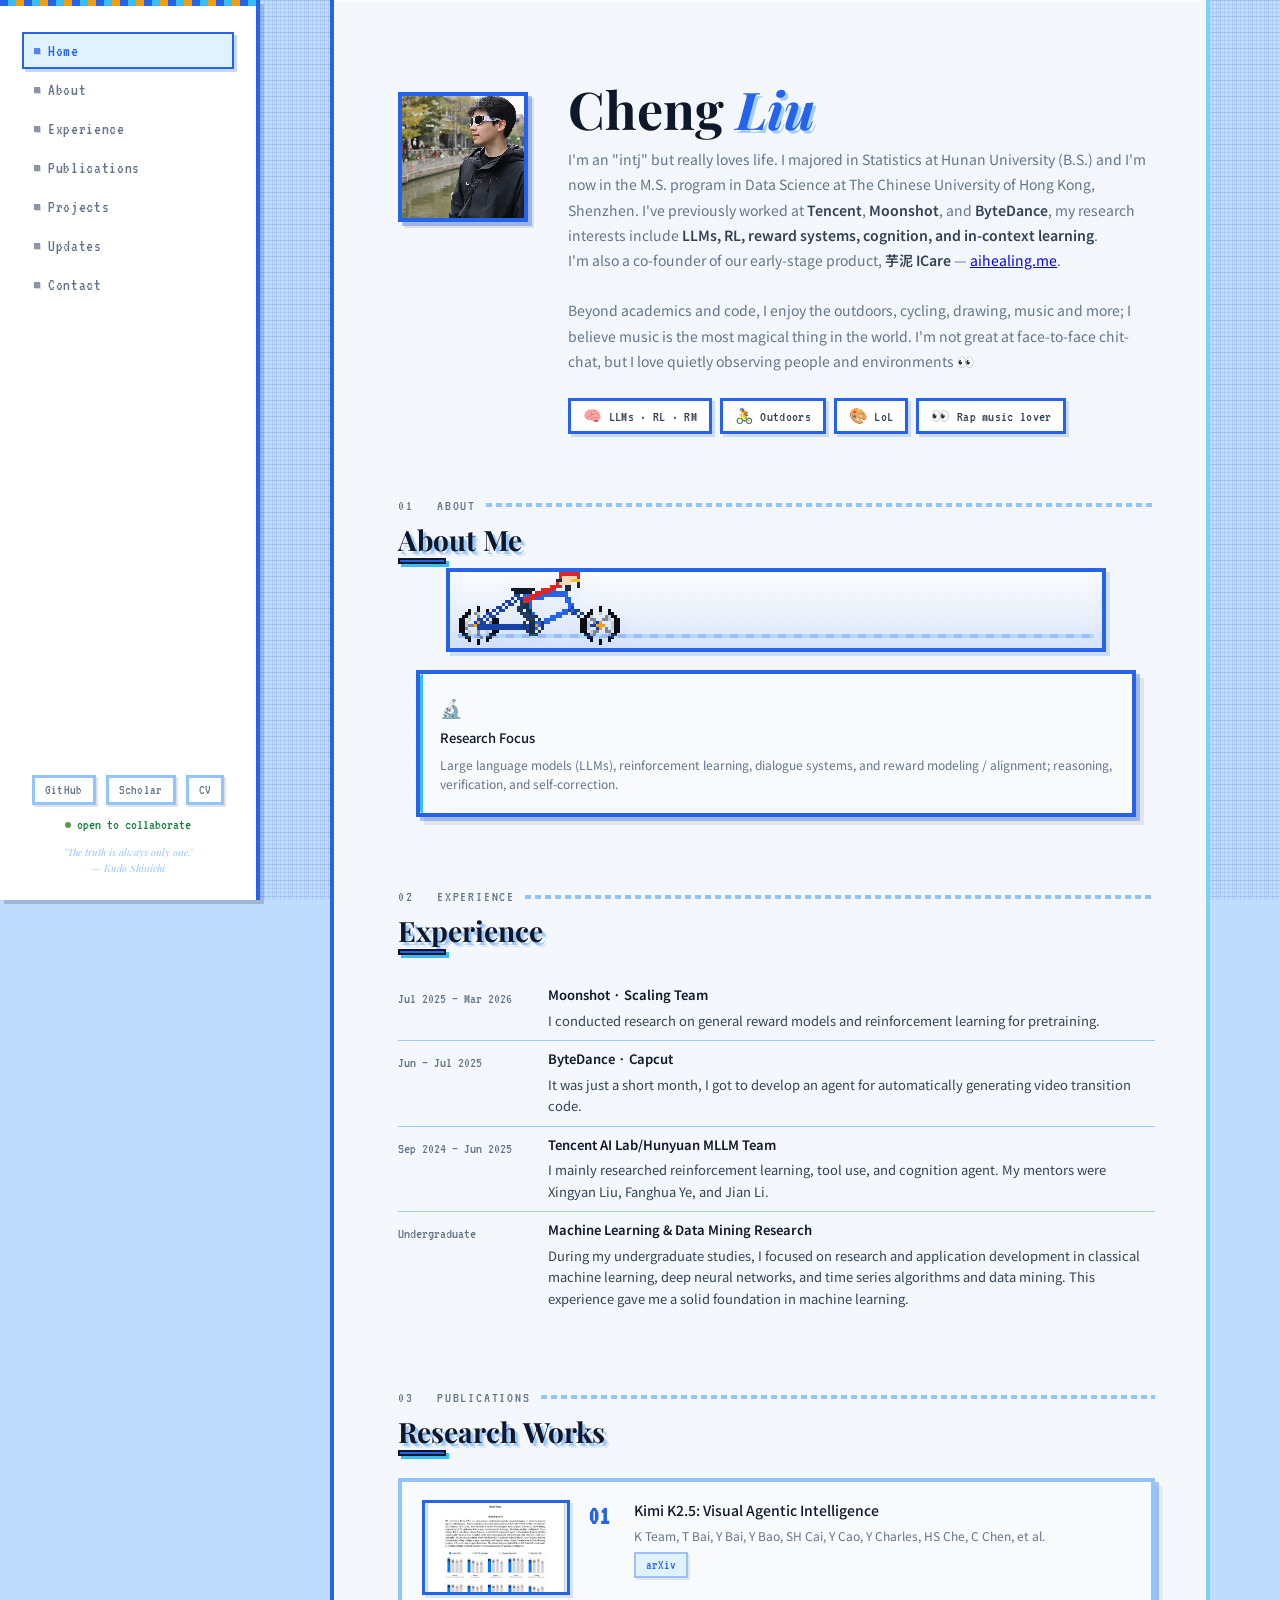
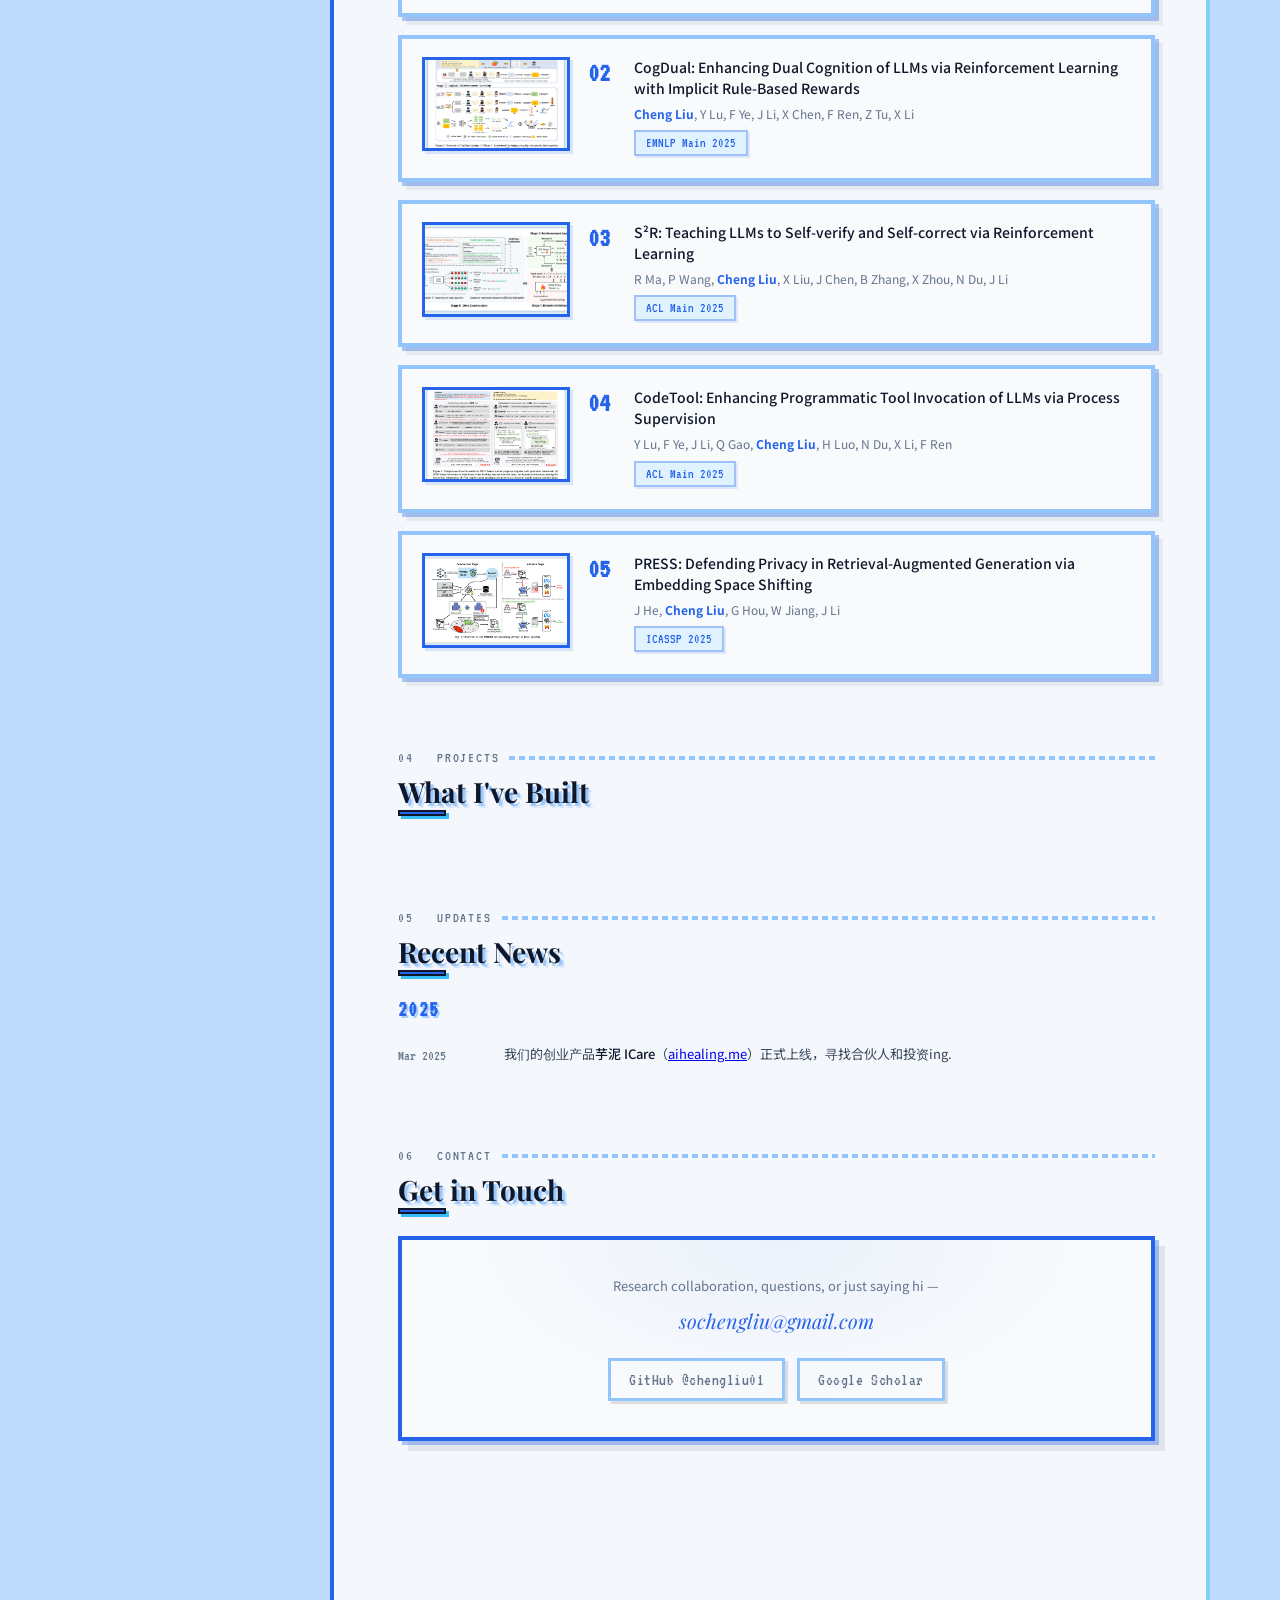
==== index.html @ 1efc0611 "init" ====
<!DOCTYPE html>
<html lang="en">
<head>
<meta charset="UTF-8"/>
<meta name="viewport" content="width=device-width,initial-scale=1"/>
<title>Cheng Liu</title>
<link rel="preconnect" href="https://fonts.googleapis.com"/>
<link href="https://fonts.googleapis.com/css2?family=Playfair+Display:ital,wght@0,400;0,700;1,400&family=Noto+Sans+JP:wght@300;400;500&family=Share+Tech+Mono&family=VT323&display=swap" rel="stylesheet"/>
<link rel="stylesheet" href="css/style.css"/>
</head>
<body>

<!-- Sakura layer -->
<div class="sakura-layer" id="sakura"></div>

<div class="shell">

<!-- Sidebar -->
<aside>
  <nav>
    <a href="#hero"         class="active"><span class="nav-dot"></span>Home</a>
    <a href="#about">                      <span class="nav-dot"></span>About</a>
    <a href="#experience">                 <span class="nav-dot"></span>Experience</a>
    <a href="#publications">               <span class="nav-dot"></span>Publications</a>
    <a href="#projects">                   <span class="nav-dot"></span>Projects</a>
    <a href="#news">                       <span class="nav-dot"></span>Updates</a>
    <a href="#contact">                    <span class="nav-dot"></span>Contact</a>
    <a href="blog.html">                   <span class="nav-dot"></span>Blog</a>
  </nav>

  <div class="side-links"></div>
  <div class="side-status"></div>
  <div class="side-quote"></div>
</aside>

<main>

  <section id="hero">
    <div class="hero-inner">
      <div class="hero-avatar"></div>

      <div class="hero-content">
        <div class="hero-tag"></div>
        <h1 class="hero-name"></h1>
        <p class="hero-sub"></p>
        <div class="hero-pills"></div>
      </div>
    </div>
  </section>

  <section id="about" class="reveal">
    <div class="sec-label">01 &nbsp; ABOUT</div>
    <h2 class="sec-title about-sec-title">About Me</h2>
    <div class="about-cyclist-lane" aria-hidden="true">
      <div class="about-cyclist">
        <canvas class="about-cyclist-svg pixel-bike-canvas" width="174" height="78" aria-hidden="true"></canvas>
      </div>
    </div>
    <div class="about-grid"></div>
  </section>

  <section id="experience" class="reveal">
    <div class="sec-label">02 &nbsp; EXPERIENCE</div>
    <h2 class="sec-title">Experience</h2>
    <div class="exp-list"></div>
  </section>

  <section id="publications" class="reveal">
    <div class="sec-label">03 &nbsp; PUBLICATIONS</div>
    <h2 class="sec-title">Research Works</h2>
    <div class="pub-list"></div>
  </section>

  <section id="projects" class="reveal">
    <div class="sec-label">04 &nbsp; PROJECTS</div>
    <h2 class="sec-title">What I've Built</h2>
    <div class="projects-grid"></div>
  </section>

  <section id="news" class="reveal">
    <div class="sec-label">05 &nbsp; UPDATES</div>
    <h2 class="sec-title">Recent News</h2>
    <div class="news-list"></div>
  </section>

  <section id="contact" class="reveal">
    <div class="sec-label">06 &nbsp; CONTACT</div>
    <h2 class="sec-title">Get in Touch</h2>
    <div class="contact-box">
      <p class="contact-intro" style="font-size:13px;color:var(--muted)"></p>
      <div class="contact-email"></div>
      <div class="contact-links"></div>
    </div>
  </section>

</main>
</div>

<!-- Data -->
<script src="data/site.js"></script>
<script src="data/sidebar.js"></script>
<script src="data/hero.js"></script>
<script src="data/about.js"></script>
<script src="data/experience.js"></script>
<script src="data/publications.js"></script>
<script src="data/projects.js"></script>
<script src="data/news.js"></script>
<script src="data/contact.js"></script>

<!-- App -->
<script src="js/main.js"></script>
<script src="js/site-controls.js"></script>
</body>
</html>
---- css/style.css ----
/* ══════════════════════════════════════════════
   CHENG LIU · PERSONAL PAGE — SHARED STYLES
   ══════════════════════════════════════════════ */

:root {
  /* Blue pixel-game palette (replaces purple) */
  --ink:    #0f172a;
  --ink2:   #334155;
  --muted:  #64748b;
  --pale:   #e0f2fe;
  --card:   #f8fafc;
  --border: #93c5fd;
  --accent: #2563eb;
  --pink:   #38bdf8;
  --gold:   #f59e0b;
  --white:  #ffffff;
  --teal:   #0ea5e9;
  /* Stronger pixel grid + chunky shadows */
  --pixel-grid: rgba(37, 99, 235, 0.11);
  --pixel-grid-b: rgba(15, 23, 42, 0.06);
  --pixel-step: 4px;
  --pixel-shadow: 4px 4px 0 rgba(15, 23, 42, 0.18);
  --pixel-shadow-accent: 4px 4px 0 rgba(37, 99, 235, 0.35);
  --font-pixel: 'VT323', 'Share Tech Mono', monospace;
}

*, *::before, *::after { margin: 0; padding: 0; box-sizing: border-box; }
html { scroll-behavior: smooth; }
body {
  background-color: #bfdbfe;
  background-image:
    linear-gradient(var(--pixel-grid) 1px, transparent 1px),
    linear-gradient(90deg, var(--pixel-grid) 1px, transparent 1px),
    linear-gradient(var(--pixel-grid-b) 1px, transparent 1px),
    linear-gradient(90deg, var(--pixel-grid-b) 1px, transparent 1px);
  background-size:
    var(--pixel-step) var(--pixel-step),
    var(--pixel-step) var(--pixel-step),
    calc(var(--pixel-step) * 4) calc(var(--pixel-step) * 4),
    calc(var(--pixel-step) * 4) calc(var(--pixel-step) * 4);
  background-position: 0 0, 0 0, 0 0, 2px 2px;
  background-attachment: fixed;
  color: var(--ink);
  font-family: 'Noto Sans JP', sans-serif;
  font-weight: 400;
  overflow-x: hidden;
  image-rendering: auto;
}

/* ── SAKURA ────────────────────────────────── */
.sakura-layer { position: fixed; inset: 0; pointer-events: none; z-index: 0; overflow: hidden; }
.petal {
  position: absolute; top: -20px;
  border-radius: 50% 0 50% 0;
  opacity: 0;
  animation: fall linear infinite;
}
@keyframes fall {
  0%   { transform: translate(0,0)       rotate(0deg);   opacity: 0; }
  5%   { opacity: .6; }
  90%  { opacity: .25; }
  100% { transform: translate(-60px,105vh) rotate(720deg); opacity: 0; }
}

/* ── LAYOUT ────────────────────────────────── */
.shell {
  display: grid;
  grid-template-columns: 260px minmax(0, 1fr);
  min-height: 100vh;
  position: relative;
  z-index: 1;
}

/* ── SIDEBAR ────────────────────────────────── */
aside {
  width: 260px; flex-shrink: 0;
  background: var(--white);
  border-right: 4px solid var(--accent);
  box-shadow: var(--pixel-shadow);
  position: sticky; top: 0; height: 100vh;
  display: flex; flex-direction: column;
  padding: 32px 22px 24px;
  overflow: hidden;
}
aside::before {
  content: ''; position: absolute; top: 0; left: 0; right: 0; height: 6px;
  background: repeating-linear-gradient(
    90deg,
    var(--accent) 0,
    var(--accent) 8px,
    var(--pink) 8px,
    var(--pink) 16px,
    var(--gold) 16px,
    var(--gold) 24px
  );
  image-rendering: pixelated;
}
/* nav */
nav { display: flex; flex-direction: column; gap: 2px; margin-bottom: auto; }
nav a {
  font-size: 17px; color: var(--muted);
  text-decoration: none;
  padding: 8px 10px;
  border-radius: 0;
  border: 2px solid transparent;
  display: flex; align-items: center; gap: 8px;
  transition: transform 0.05s ease, border-color 0.05s ease;
  letter-spacing: 0.04em;
  font-family: var(--font-pixel);
}
nav a:hover, nav a.active {
  background: var(--pale);
  color: var(--accent);
  border-color: var(--accent);
  box-shadow: 3px 3px 0 rgba(37, 99, 235, 0.25);
}
nav a .nav-dot {
  width: 6px; height: 6px;
  border-radius: 0;
  background: currentColor;
  opacity: 0.75;
  flex-shrink: 0;
  box-shadow: 1px 1px 0 rgba(0, 0, 0, 0.2);
}

.side-links {
  display: flex; gap: 10px; justify-content: center;
  margin-top: 20px; flex-wrap: wrap;
}
.side-link {
  font-size: 14px; color: var(--muted);
  text-decoration: none;
  letter-spacing: 0.02em;
  font-family: var(--font-pixel);
  padding: 5px 10px;
  border: 3px solid var(--border);
  border-radius: 0;
  transition: transform 0.05s ease;
  box-shadow: 2px 2px 0 rgba(15, 23, 42, 0.12);
}
.side-link:hover {
  border-color: var(--accent);
  color: var(--accent);
  background: var(--pale);
  transform: translate(-1px, -1px);
  box-shadow: 3px 3px 0 rgba(37, 99, 235, 0.3);
}

.side-status {
  display: flex; align-items: center; gap: 6px;
  font-size: 15px; color: #15803d;
  justify-content: center; margin-top: 12px;
  font-family: var(--font-pixel);
}
.sdot {
  width: 6px; height: 6px; border-radius: 50%; background: #5a9a4a;
  animation: pulse 2s ease-in-out infinite;
}
@keyframes pulse { 0%,100%{opacity:1;transform:scale(1)} 50%{opacity:.5;transform:scale(.8)} }

.side-quote {
  font-family: 'Playfair Display', serif;
  font-size: 10px; font-style: italic;
  color: var(--border); text-align: center;
  margin-top: 12px; line-height: 1.6;
}

/* ── MAIN (centered column in the area right of sidebar) ─ */
main {
  width: 100%;
  max-width: 880px;
  min-width: 0;
  justify-self: center;
  padding: 56px clamp(28px, 4vw, 56px) 88px clamp(36px, 5vw, 72px);
  box-sizing: border-box;
  background: rgba(248, 250, 252, 0.94);
  border-left: 4px solid var(--accent);
  border-right: 4px solid rgba(56, 189, 248, 0.65);
  box-shadow: inset 0 0 0 1px rgba(255, 255, 255, 0.6);
}

.sec-label {
  font-family: var(--font-pixel);
  font-size: 15px;
  letter-spacing: 0.12em;
  color: var(--muted);
  margin-bottom: 8px;
  display: flex;
  align-items: center;
  gap: 10px;
  text-transform: uppercase;
}
.sec-label::after {
  content: '';
  flex: 1;
  height: 4px;
  background: repeating-linear-gradient(
    90deg,
    var(--border) 0,
    var(--border) 6px,
    transparent 6px,
    transparent 10px
  );
}
.sec-title {
  font-family: 'Playfair Display', serif;
  font-size: 28px;
  font-weight: 700;
  color: var(--ink);
  margin-bottom: 28px;
  position: relative;
  display: inline-block;
  text-shadow: 3px 3px 0 rgba(147, 197, 253, 0.9), 5px 5px 0 rgba(37, 99, 235, 0.12);
}
.sec-title::after {
  content: '';
  position: absolute;
  bottom: -6px;
  left: 0;
  width: 48px;
  height: 6px;
  background: var(--accent);
  border: 2px solid #0f172a;
  box-shadow: 3px 3px 0 var(--pink);
  border-radius: 0;
}
.sec-title.about-sec-title { margin-bottom: 10px; }
section { margin-bottom: 72px; scroll-margin-top: 40px; }

/* About: cyclist easter egg */
.about-cyclist-lane {
  position: relative;
  width: 100%;
  max-width: 660px;
  margin-inline: auto;
  height: 84px;
  margin-bottom: 18px;
  border-radius: 0;
  border: 4px solid var(--accent);
  overflow: hidden;
  background:
    linear-gradient(180deg, rgba(255, 255, 255, 0.55) 0%, rgba(37, 99, 235, 0.05) 66%, rgba(37, 99, 235, 0.1) 100%);
  box-shadow:
    inset 0 2px 0 rgba(255, 255, 255, 0.65),
    inset 0 -12px 20px rgba(37, 99, 235, 0.05),
    4px 4px 0 rgba(37, 99, 235, 0.18);
}
.about-cyclist-lane::after {
  content: '';
  position: absolute;
  left: 8px;
  right: 8px;
  bottom: 10px;
  height: 4px;
  border-radius: 0;
  background: repeating-linear-gradient(
    90deg,
    rgba(37, 99, 235, 0.35) 0,
    rgba(37, 99, 235, 0.35) 8px,
    rgba(56, 189, 248, 0.3) 8px,
    rgba(56, 189, 248, 0.3) 16px
  );
  opacity: 0.95;
  image-rendering: pixelated;
}
.about-cyclist {
  position: absolute;
  bottom: 0;
  left: 0;
  width: 176px;
  height: 78px;
  transform-origin: 50% 100%;
  filter: drop-shadow(0 6px 10px rgba(37, 99, 235, 0.08));
  animation: about-cyclist-pingpong 9.6s ease-in-out infinite;
}
.about-cyclist-svg {
  display: block;
  overflow: visible;
  width: 100%;
  height: 100%;
  image-rendering: pixelated;
  image-rendering: crisp-edges;
}
@keyframes about-cyclist-pingpong {
  0%, 100% { left: 0; transform: scaleX(1); }
  46% { left: calc(100% - 176px); transform: scaleX(1); }
  50% { left: calc(100% - 176px); transform: scaleX(-1); }
  96% { left: 0; transform: scaleX(-1); }
  99% { left: 0; transform: scaleX(1); }
}
@media (prefers-reduced-motion: reduce) {
  .about-cyclist { animation: none; left: 12%; transform: none; }
}

/* ── HERO ────────────────────────────────────── */
#hero {
  padding: 0 0 28px;
  margin-bottom: 36px;
}
.hero-inner {
  display: flex;
  align-items: flex-start;
  gap: 40px;
}
.hero-avatar {
  width: 130px; height: 130px; flex-shrink: 0;
  border-radius: 0;
  background: #dbeafe;
  border: 4px solid var(--accent);
  box-shadow: var(--pixel-shadow-accent), 6px 6px 0 rgba(15, 23, 42, 0.1);
  image-rendering: pixelated;
  image-rendering: crisp-edges;
  display: flex; align-items: center; justify-content: center;
  overflow: hidden;
  /* Sits slightly below the name line; tweak to taste */
  margin-top: 36px;
  align-self: flex-start;
}
.hero-avatar img {
  width: 100%; height: 100%; object-fit: cover;
  border-radius: 0;
  image-rendering: pixelated;
}
.hero-avatar svg { display: block; }
.hero-content { flex: 1; }
.hero-tag {
  display: inline-flex; align-items: center; gap: 6px;
  font-size: 11px; letter-spacing: 2px;
  color: var(--accent);
  font-family: 'Share Tech Mono', monospace;
  margin-bottom: 14px;
}
.hero-tag span { width: 20px; height: 1px; background: var(--accent); }
.hero-name {
  font-family: 'Playfair Display', serif;
  font-size: 52px; line-height: 1.1;
  font-weight: 700; color: var(--ink);
  margin-bottom: 10px;
}
.hero-name em {
  font-style: italic;
  color: var(--accent);
  text-shadow: 3px 3px 0 rgba(147, 197, 253, 0.85);
}
.hero-sub {
  font-size: 14px; color: var(--muted);
  margin-bottom: 24px; line-height: 1.8;
  max-width: 100%;
}
.hero-sub strong { color: var(--ink2); font-weight: 600; }
.hero-pills { display: flex; gap: 8px; flex-wrap: wrap; }
.pill {
  font-size: 15px;
  padding: 6px 12px;
  border-radius: 0;
  border: 3px solid var(--accent);
  color: var(--ink2);
  letter-spacing: 0.02em;
  background: var(--white);
  font-family: var(--font-pixel);
  box-shadow: 3px 3px 0 rgba(37, 99, 235, 0.2);
}

/* ── ABOUT ────────────────────────────────────── */
.about-grid {
  display: grid;
  grid-template-columns: 1fr;
  gap: 16px;
  width: 100%;
  max-width: 720px;
  margin-inline: auto;
}
.about-card {
  background: var(--card);
  border: 4px solid var(--accent);
  border-radius: 0;
  box-shadow: var(--pixel-shadow-accent), 8px 8px 0 rgba(15, 23, 42, 0.08);
  padding: 20px;
  position: relative; overflow: hidden;
}
.about-card::before {
  content: ''; position: absolute; top: 0; left: 0;
  width: 3px; height: 100%; border-radius: 3px 0 0 3px;
}
.about-card.blue::before  { background: var(--accent); }
.about-card.pink::before  { background: var(--pink); }
.about-card.gold::before  { background: var(--gold); }
.about-card.teal::before  { background: var(--teal); }
.about-card-icon  { font-size: 18px; margin-bottom: 8px; }
.about-card-title { font-size: 13px; font-weight: 500; color: var(--ink); margin-bottom: 8px; }
.about-card-sub   { font-size: 12px; color: var(--muted); line-height: 1.6; }

/* ── PUBLICATIONS ─────────────────────────────── */
.pub-list { display: flex; flex-direction: column; gap: 18px; }
.pub-card {
  background: var(--card);
  border: 4px solid var(--border);
  border-radius: 0;
  box-shadow: var(--pixel-shadow-accent), 8px 8px 0 rgba(15, 23, 42, 0.06);
  padding: 18px 20px;
  display: flex;
  gap: 18px;
  align-items: stretch;
  transition: border-color .25s, box-shadow .25s;
  position: relative;
  overflow: hidden;
}
.pub-card:hover {
  border-color: var(--accent);
  box-shadow: var(--pixel-shadow-accent), 10px 10px 0 rgba(15, 23, 42, 0.06);
  transform: translate(-2px, -2px);
}

.pub-thumb-wrap {
  flex: 0 0 148px;
  width: 148px;
  border-radius: 0;
  overflow: hidden;
  border: 3px solid var(--accent);
  background: #e0f2fe;
  box-shadow: 3px 3px 0 rgba(37, 99, 235, 0.15);
  align-self: flex-start;
}
.pub-thumb {
  display: block;
  width: 100%;
  height: auto;
  aspect-ratio: 16 / 10;
  object-fit: cover;
  vertical-align: middle;
}
.pub-thumb-fallback {
  display: flex;
  flex-direction: column;
  align-items: center;
  justify-content: center;
  min-height: 92px;
  aspect-ratio: 16 / 10;
  text-decoration: none;
  color: inherit;
  box-sizing: border-box;
}
.pub-thumb-fallback--arxiv {
  background: linear-gradient(180deg, #b31b1b 32%, #f5f5f5 32%);
  border: none;
}
.pub-thumb-fallback__arxiv-strip {
  font-family: 'Share Tech Mono', monospace;
  font-size: 11px;
  font-weight: 700;
  color: #fff;
  letter-spacing: 0.08em;
  margin-bottom: auto;
  padding-top: 8px;
}
.pub-thumb-fallback__hint {
  font-size: 10px;
  color: #555;
  padding-bottom: 10px;
}
.pub-thumb-fallback--venue {
  background: linear-gradient(145deg, var(--pale), #fff);
  color: var(--muted);
  font-family: 'Share Tech Mono', monospace;
  font-size: 11px;
  font-weight: 500;
}

.pub-main {
  flex: 1;
  min-width: 0;
  display: flex;
  gap: 14px;
  align-items: flex-start;
}
.pub-number {
  font-family: var(--font-pixel);
  font-size: 28px;
  font-weight: 700;
  color: var(--accent);
  flex-shrink: 0;
  line-height: 1;
  width: 32px;
  user-select: none;
  padding-top: 2px;
}
.pub-body { flex: 1; min-width: 0; }
h3.pub-title {
  font-size: 14px;
  font-weight: 500;
  color: var(--ink);
  margin: 0 0 6px;
  line-height: 1.5;
}
.pub-title-link {
  color: inherit;
  text-decoration: none;
  transition: color 0.15s;
}
.pub-title-link:hover {
  color: var(--accent);
  text-decoration: underline;
  text-underline-offset: 3px;
}
.pub-authors { font-size: 12px; color: var(--muted); margin-bottom: 6px; line-height: 1.45; }
.pub-authors strong { color: var(--accent); }
.pub-venue,
a.pub-venue {
  display: inline-flex;
  align-items: center;
  gap: 6px;
  font-family: var(--font-pixel);
  font-size: 14px;
  color: var(--accent);
  background: var(--pale);
  padding: 4px 10px;
  border-radius: 0;
  border: 2px solid rgba(37, 99, 235, 0.35);
  margin-bottom: 4px;
  box-shadow: 2px 2px 0 rgba(37, 99, 235, 0.12);
}
a.pub-venue--link {
  text-decoration: none;
  cursor: pointer;
}
a.pub-venue--link:hover {
  border-color: var(--accent);
  background: #dbeafe;
}

.pub-thumb-wrap .pub-thumb-link {
  display: block;
  border-radius: 0;
  overflow: hidden;
  line-height: 0;
}
.pub-thumb-link:focus-visible {
  outline: 2px solid var(--accent);
  outline-offset: 2px;
}
.pub-badges { display: flex; gap: 6px; margin-top: 10px; flex-wrap: wrap; align-items: center; }
.badge {
  font-family: var(--font-pixel);
  font-size: 13px;
  padding: 4px 8px;
  border-radius: 0;
  letter-spacing: 0.02em;
  text-decoration: none;
  transition: opacity 0.15s;
  border-width: 2px;
  border-style: solid;
  box-shadow: 2px 2px 0 rgba(15, 23, 42, 0.08);
}
.badge:hover { opacity: .75; }
.badge-oral { background: #fef3e0; color: #b45309; border: 1px solid #fcd34d; }
.badge-pdf  { background: #f0fdf4; color: #15803d; border: 1px solid #86efac; }
.badge-code { background: #eff6ff; color: #1d4ed8; border: 1px solid #93c5fd; }
.badge-demo { background: #fdf4ff; color: #9333ea; border: 1px solid #e9d5ff; }
.badge-arxiv {
  background: #faf5f5;
  color: #8b1a1a;
  border: 1px solid #e7c8c8;
  font-weight: 600;
}

@media (max-width: 700px) {
  .pub-card { flex-direction: column; }
  .pub-thumb-wrap {
    width: 100%;
    max-width: 280px;
    flex-basis: auto;
  }
  .pub-main { flex-direction: row; }
}

/* Site admin FAB (blog) */
.site-admin-fab {
  position: fixed;
  right: 16px;
  bottom: 16px;
  z-index: 9999;
  font-family: 'Noto Sans JP', sans-serif;
}
.site-admin-fab__btn {
  width: 48px;
  height: 48px;
  border-radius: 50%;
  border: 1px solid var(--border);
  background: var(--white);
  box-shadow: 0 4px 20px rgba(26, 10, 46, 0.12);
  font-size: 12px;
  font-weight: 500;
  color: var(--accent);
  cursor: pointer;
  transition: transform .15s, box-shadow .15s;
}
.site-admin-fab__btn:hover {
  transform: scale(1.05);
  box-shadow: 0 6px 24px rgba(37, 99, 235, 0.18);
}
.site-admin-fab__panel {
  position: absolute;
  right: 0;
  bottom: 56px;
  width: min(320px, calc(100vw - 32px));
  padding: 16px 18px;
  background: var(--card);
  border: 1px solid var(--border);
  border-radius: 14px;
  box-shadow: 0 8px 40px rgba(26, 10, 46, 0.12);
  font-size: 12px;
  line-height: 1.55;
  color: var(--ink2);
}
.site-admin-fab__title {
  font-family: 'Playfair Display', serif;
  font-size: 15px;
  font-weight: 700;
  color: var(--ink);
  margin: 0 0 10px;
}
.site-admin-fab__row { margin: 0 0 10px; }
.site-admin-fab__label { display: block; font-size: 10px; color: var(--muted); letter-spacing: .5px; margin-bottom: 4px; }
.site-admin-fab__code {
  display: inline-block;
  font-family: 'Share Tech Mono', monospace;
  font-size: 10px;
  padding: 2px 6px;
  background: var(--pale);
  border-radius: 4px;
  margin-bottom: 6px;
}
.site-admin-fab__hint { display: block; color: var(--muted); font-size: 11px; }
.site-admin-fab__preview {
  display: flex;
  gap: 8px;
  align-items: flex-start;
  cursor: pointer;
  margin: 12px 0 0;
  font-size: 11px;
  color: var(--ink2);
}
.site-admin-fab__preview input { margin-top: 3px; flex-shrink: 0; }
.site-admin-fab__status {
  margin: 12px 0 0;
  padding-top: 10px;
  border-top: 1px solid var(--border);
  font-size: 11px;
  color: var(--muted);
}
.site-admin-fab__on { color: #15803d; font-style: normal; }
.site-admin-fab__off { color: #b45309; font-style: normal; }

/* Blog closed gate */
.blog-gate {
  display: none;
  min-height: 100vh;
  align-items: center;
  justify-content: center;
  padding: 48px 24px;
  box-sizing: border-box;
  position: relative;
  z-index: 2;
}
.blog-gate-card {
  max-width: 420px;
  background: var(--card);
  border: 4px solid var(--accent);
  border-radius: 0;
  box-shadow: var(--pixel-shadow-accent);
  padding: 36px 32px;
  text-align: center;
}
.blog-gate-msg {
  font-size: 14px;
  color: var(--muted);
  line-height: 1.7;
  margin: 16px 0 24px;
}
.blog-gate-card .contact-link { display: inline-block; }

/* ── PROJECTS ─────────────────────────────────── */
.projects-grid { display: grid; grid-template-columns: 1fr 1fr; gap: 20px; }
.project-card {
  background: var(--card);
  border: 4px solid var(--border);
  border-radius: 0;
  box-shadow: var(--pixel-shadow-accent), 8px 8px 0 rgba(15, 23, 42, 0.06);
  padding: 24px;
  display: flex; flex-direction: column; gap: 12px;
  transition: all .25s; position: relative; overflow: hidden;
}
.project-card::after {
  content: ''; position: absolute;
  top: 0; right: 0; width: 64px; height: 64px;
  border-radius: 0;
  clip-path: polygon(100% 0, 100% 100%, 0 0);
  background: linear-gradient(135deg, var(--pale), transparent);
  pointer-events: none;
}
.project-card:hover {
  border-color: var(--accent);
  transform: translate(-3px, -3px);
  box-shadow: var(--pixel-shadow-accent), 12px 12px 0 rgba(15, 23, 42, 0.06);
}
.project-header { display: flex; align-items: flex-start; justify-content: space-between; gap: 10px; }
.project-icon { font-size: 24px; line-height: 1; }
.project-links { display: flex; gap: 6px; flex-shrink: 0; }
.project-link {
  font-size: 14px;
  padding: 5px 10px;
  border-radius: 0;
  border: 2px solid var(--border);
  color: var(--muted);
  text-decoration: none;
  font-family: var(--font-pixel);
  letter-spacing: 0.02em;
  transition: transform 0.05s ease, box-shadow 0.05s ease;
  white-space: nowrap;
  box-shadow: 2px 2px 0 rgba(15, 23, 42, 0.1);
}
.project-link:hover {
  border-color: var(--accent);
  color: var(--accent);
  background: var(--pale);
  transform: translate(-1px, -1px);
  box-shadow: 3px 3px 0 rgba(37, 99, 235, 0.25);
}
.project-name {
  font-size: 15px; font-weight: 500;
  color: var(--ink); line-height: 1.3;
}
.project-desc { font-size: 12.5px; color: var(--muted); line-height: 1.7; flex: 1; }
.project-tags { display: flex; gap: 6px; flex-wrap: wrap; }
.project-tag {
  font-size: 14px;
  padding: 3px 8px;
  border-radius: 0;
  background: var(--pale);
  color: var(--accent);
  font-family: var(--font-pixel);
  border: 2px solid rgba(37, 99, 235, 0.25);
  box-shadow: 2px 2px 0 rgba(37, 99, 235, 0.1);
}

/* NEWS timeline by year */
.news-list { display: flex; flex-direction: column; gap: 0; }

.news-year-group:not(:first-child) {
  margin-top: 28px;
  padding-top: 24px;
  border-top: 1px solid var(--border);
}
.news-year-label {
  font-family: var(--font-pixel);
  font-size: 22px;
  font-weight: 700;
  color: var(--accent);
  margin-bottom: 14px;
  letter-spacing: 0.06em;
  text-shadow: 2px 2px 0 rgba(147, 197, 253, 0.8);
}

.news-item {
  display: flex;
  gap: 18px;
  align-items: flex-start;
  padding: 9px 0;
  border-bottom: 1px solid rgba(147, 197, 253, 0.9);
}
.news-year-group .news-item:last-child { border-bottom: none; }

.news-date {
  font-family: var(--font-pixel);
  font-size: 15px;
  color: var(--muted);
  flex-shrink: 0;
  width: 88px;
  padding-top: 2px;
  line-height: 1.45;
}
.news-text {
  font-size: 13px;
  color: var(--ink2);
  line-height: 1.65;
}
.news-text strong { font-weight: 500; color: var(--ink); }

/* EXPERIENCE — flat list (no year groups) */
.exp-list {
  display: flex;
  flex-direction: column;
  gap: 0;
}
.exp-item {
  display: flex;
  gap: 18px;
  align-items: flex-start;
  padding: 9px 0;
  border-bottom: 1px solid rgba(147, 197, 253, 0.9);
}
.exp-list .exp-item:last-child { border-bottom: none; }
.exp-date {
  font-family: var(--font-pixel);
  font-size: 15px;
  color: var(--muted);
  flex-shrink: 0;
  width: 132px;
  padding-top: 2px;
  line-height: 1.45;
}
.exp-body {
  font-size: 13px;
  color: var(--ink2);
  line-height: 1.65;
}
.exp-body strong { font-weight: 500; color: var(--ink); }
.exp-item-title {
  font-weight: 600;
  font-size: 13px;
  color: var(--ink);
  margin-bottom: 6px;
  line-height: 1.35;
}

/* ── CONTACT ──────────────────────────────────── */
.contact-box {
  background: var(--card);
  border: 4px solid var(--accent);
  border-radius: 0;
  box-shadow: var(--pixel-shadow-accent), 10px 10px 0 rgba(15, 23, 42, 0.08);
  padding: 36px;
  text-align: center; position: relative; overflow: hidden;
}
.contact-box::before {
  content: ''; position: absolute; inset: 0; border-radius: 0;
  background: radial-gradient(ellipse at 50% 0%, rgba(37,99,235,.06), transparent 60%);
  pointer-events: none;
}
.contact-box > * {
  position: relative;
  z-index: 1;
}
.contact-email {
  font-family: 'Playfair Display', serif;
  font-size: 20px;
  margin: 12px 0 24px;
  font-style: italic;
}
.contact-email a {
  color: var(--accent);
  text-decoration: none;
}
.contact-email a:hover {
  text-decoration: underline;
  text-underline-offset: 3px;
}
.contact-links { display: flex; gap: 12px; justify-content: center; flex-wrap: wrap; }
.contact-link {
  font-size: 17px;
  padding: 10px 18px;
  border-radius: 0;
  border: 3px solid var(--border);
  color: var(--muted);
  text-decoration: none;
  font-family: var(--font-pixel);
  letter-spacing: 0.03em;
  transition: transform 0.05s ease, box-shadow 0.05s ease;
  box-shadow: 3px 3px 0 rgba(15, 23, 42, 0.12);
}
.contact-link:hover {
  border-color: var(--accent);
  color: var(--accent);
  background: var(--pale);
  transform: translate(-2px, -2px);
  box-shadow: 5px 5px 0 rgba(37, 99, 235, 0.25);
}

/* ── SCROLL REVEAL ────────────────────────────── */
.reveal { opacity: 0; transform: translateY(20px); transition: opacity .6s ease, transform .6s ease; }
.reveal.visible { opacity: 1; transform: none; }

/* ══════════════════════════════════════════════
   BLOG STYLES
   ══════════════════════════════════════════════ */

/* Blog list: view switch & topic filters */
.blog-view-switch {
  display: flex;
  align-items: center;
  gap: 14px;
  flex-wrap: wrap;
  margin-bottom: 18px;
}
.blog-view-hint {
  font-family: var(--font-pixel);
  font-size: 15px;
  letter-spacing: 0.08em;
  color: var(--muted);
  text-transform: uppercase;
}
.blog-seg {
  display: inline-flex;
  border: 3px solid var(--accent);
  border-radius: 0;
  overflow: hidden;
  background: var(--white);
  box-shadow: 3px 3px 0 rgba(37, 99, 235, 0.2);
}
.blog-seg-btn {
  font-family: var(--font-pixel);
  font-size: 15px;
  letter-spacing: 0.04em;
  padding: 8px 16px;
  border: none;
  background: transparent;
  color: var(--muted);
  cursor: pointer;
  transition: background 0.08s, color 0.08s;
}
.blog-seg-btn + .blog-seg-btn { border-left: 3px solid var(--border); }
.blog-seg-btn:hover { color: var(--accent); background: var(--pale); }
.blog-seg-btn.active {
  background: var(--accent);
  color: var(--white);
  font-weight: 500;
}

.blog-theme-filters { margin-bottom: 22px; }
.blog-filter-row {
  display: flex;
  align-items: flex-start;
  gap: 12px;
  margin-bottom: 12px;
}
.blog-filter-row:last-child { margin-bottom: 0; }
.blog-filter-label {
  font-family: 'Share Tech Mono', monospace;
  font-size: 10px;
  color: var(--muted);
  letter-spacing: 1px;
  width: 36px;
  flex-shrink: 0;
  padding-top: 7px;
}
.blog-filter-btns {
  display: flex;
  flex-wrap: wrap;
  gap: 8px;
  flex: 1;
}
.blog-filter-btn {
  font-family: 'Noto Sans JP', sans-serif;
  font-size: 12px;
  padding: 5px 12px;
  border-radius: 8px;
  border: 1px solid var(--border);
  background: var(--white);
  color: var(--muted);
  cursor: pointer;
  transition: border-color .15s, background .15s, color .15s;
}
.blog-filter-btn:hover {
  border-color: rgba(37, 99, 235, 0.35);
  color: var(--accent);
}
.blog-filter-btn.active {
  border-color: var(--accent);
  background: var(--pale);
  color: var(--accent);
}
.blog-time-hint {
  font-size: 12px;
  color: var(--muted);
  margin: 0;
  line-height: 1.5;
}

/* Blog: time view year blocks */
.blog-time-group { margin-bottom: 28px; }
.blog-time-group:last-child { margin-bottom: 0; }
.blog-time-year {
  font-family: 'Playfair Display', serif;
  font-size: 17px;
  font-weight: 700;
  color: var(--ink);
  margin-bottom: 14px;
  letter-spacing: 0.02em;
}
.blog-time-group:not(:first-child) .blog-time-year {
  padding-top: 22px;
  border-top: 1px solid var(--border);
}
.blog-time-list { display: flex; flex-direction: column; gap: 14px; }

.blog-empty { font-size: 13px; color: var(--muted); margin: 0; }

/* blog list page */
.blog-grid { display: flex; flex-direction: column; gap: 16px; }
.blog-card {
  background: var(--card);
  border: 1px solid var(--border);
  border-radius: 14px; padding: 24px 26px;
  text-decoration: none; color: inherit;
  transition: all .25s; display: block;
  position: relative; overflow: hidden;
}
.blog-card:hover {
  border-color: rgba(37,99,235,.35);
  transform: translateX(4px);
  box-shadow: 0 4px 24px rgba(37,99,235,.07);
}
.blog-card-header {
  display: flex;
  align-items: baseline;
  justify-content: space-between;
  gap: 12px;
  margin-bottom: 10px;
  flex-wrap: wrap;
}
.blog-card-date {
  font-family: 'Share Tech Mono', monospace;
  font-size: 11px; color: var(--muted); flex-shrink: 0;
}
.blog-card-theme {
  font-size: 11px;
  color: var(--ink2);
  line-height: 1.4;
  text-align: right;
}
.blog-post-theme-inline {
  font-size: 11px;
  color: var(--muted);
}
.blog-card-tags { display: flex; gap: 6px; flex-wrap: wrap; }
.blog-card-tag {
  font-size: 10px; padding: 2px 8px; border-radius: 8px;
  background: var(--pale); color: var(--accent);
  font-family: 'Share Tech Mono', monospace;
  border: 1px solid rgba(37,99,235,.15);
}
.blog-card-title {
  font-family: 'Playfair Display', serif;
  font-size: 18px; font-weight: 700;
  color: var(--ink); margin-bottom: 8px; line-height: 1.35;
}
.blog-card-excerpt {
  font-size: 13px; color: var(--muted); line-height: 1.7;
}
.blog-card-footer {
  display: flex; justify-content: flex-end; margin-top: 14px;
}
.blog-read-more {
  font-family: 'Share Tech Mono', monospace;
  font-size: 11px; color: var(--accent); letter-spacing: .5px;
}

/* blog post reader */
.blog-post-nav {
  display: flex; align-items: center; gap: 12px;
  margin-bottom: 36px;
}
.blog-back-btn {
  font-family: var(--font-pixel);
  font-size: 15px;
  color: var(--muted);
  text-decoration: none;
  letter-spacing: 0.03em;
  display: flex;
  align-items: center;
  gap: 6px;
  padding: 8px 14px;
  border: 3px solid var(--border);
  border-radius: 0;
  transition: transform 0.05s ease, box-shadow 0.05s ease;
  box-shadow: 2px 2px 0 rgba(15, 23, 42, 0.1);
}
.blog-back-btn:hover {
  border-color: var(--accent);
  color: var(--accent);
  background: var(--pale);
  transform: translate(-1px, -1px);
  box-shadow: 4px 4px 0 rgba(37, 99, 235, 0.2);
}

.blog-post-meta {
  display: flex; align-items: center; gap: 14px;
  margin-bottom: 10px; flex-wrap: wrap;
}
.blog-post-date {
  font-family: 'Share Tech Mono', monospace;
  font-size: 11px; color: var(--muted);
}
.blog-post-title {
  font-family: 'Playfair Display', serif;
  font-size: 36px; font-weight: 700;
  color: var(--ink); margin-bottom: 32px;
  line-height: 1.2;
}

/* markdown content */
.blog-post-content {
  font-size: 15px; line-height: 1.85;
  color: var(--ink2); max-width: 720px;
}
.blog-post-content h1,
.blog-post-content h2,
.blog-post-content h3 {
  font-family: 'Playfair Display', serif;
  color: var(--ink); margin: 2em 0 .75em;
  font-weight: 700;
}
.blog-post-content h1 { font-size: 28px; }
.blog-post-content h2 { font-size: 22px; }
.blog-post-content h3 { font-size: 18px; }
.blog-post-content p  { margin-bottom: 1.2em; }
.blog-post-content ul,
.blog-post-content ol { margin: 1em 0 1em 1.5em; }
.blog-post-content li { margin-bottom: .4em; }
.blog-post-content a  { color: var(--accent); text-decoration: underline; text-underline-offset: 3px; }
.blog-post-content code {
  font-family: 'Share Tech Mono', monospace;
  font-size: .9em; background: var(--pale);
  padding: 2px 6px; border-radius: 5px;
  color: var(--accent);
}
.blog-post-content pre {
  background: #0f2744; border-radius: 8px;
  border: 2px solid #1e3a5f;
  padding: 20px 24px; overflow-x: auto;
  margin: 1.5em 0;
}
.blog-post-content pre code {
  background: none; color: #bae6fd; padding: 0; font-size: .88em;
}
.blog-post-content blockquote {
  border-left: 3px solid var(--accent);
  padding: .8em 1.2em; margin: 1.5em 0;
  background: var(--pale); border-radius: 0 10px 10px 0;
  font-style: italic; color: var(--muted);
}
.blog-post-content hr {
  border: none; border-top: 1px solid var(--border);
  margin: 2em 0;
}
.blog-post-content img {
  max-width: 100%; border-radius: 10px;
  margin: 1.5em 0; border: 1px solid var(--border);
}
.blog-post-content table {
  width: 100%; border-collapse: collapse;
  margin: 1.5em 0; font-size: 13px;
}
.blog-post-content th {
  background: var(--pale); color: var(--ink);
  padding: 8px 14px; text-align: left;
  font-family: 'Share Tech Mono', monospace;
  font-size: 11px; letter-spacing: .5px;
}
.blog-post-content td {
  padding: 8px 14px; border-bottom: 1px solid var(--border);
  color: var(--ink2);
}

/* ── RESPONSIVE ───────────────────────────────── */
@media (max-width: 768px) {
  .shell {
    grid-template-columns: 1fr;
  }
  aside { display: none; }
  main {
    max-width: none;
    justify-self: stretch;
    padding: 36px 22px 72px;
    border-left: none;
    border-right: none;
    background: rgba(248, 250, 252, 0.96);
  }
  .about-grid, .projects-grid { grid-template-columns: 1fr; }
  .hero-name { font-size: 36px; }
  .hero-inner { flex-direction: column; gap: 24px; }
  .hero-avatar { width: 100px; height: 100px; margin-top: 0; align-self: center; }
  .blog-post-title { font-size: 26px; }
}
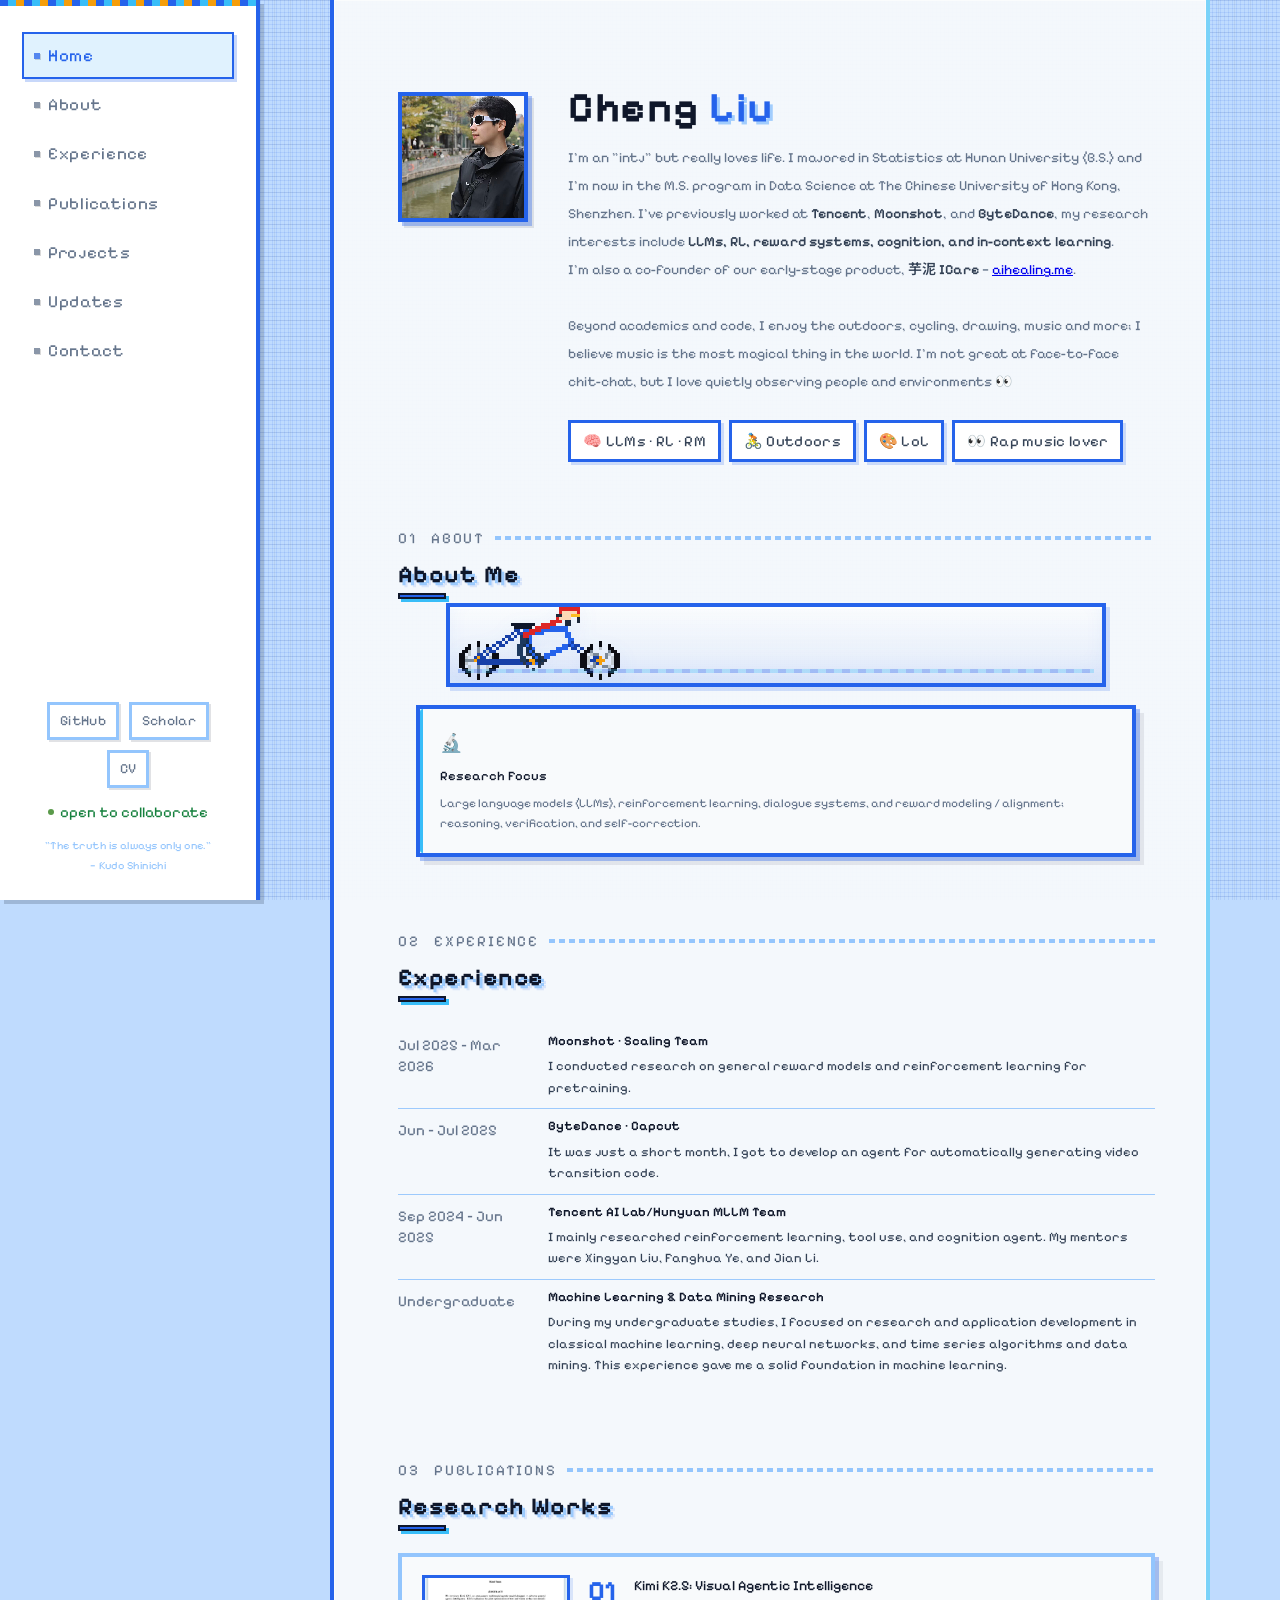
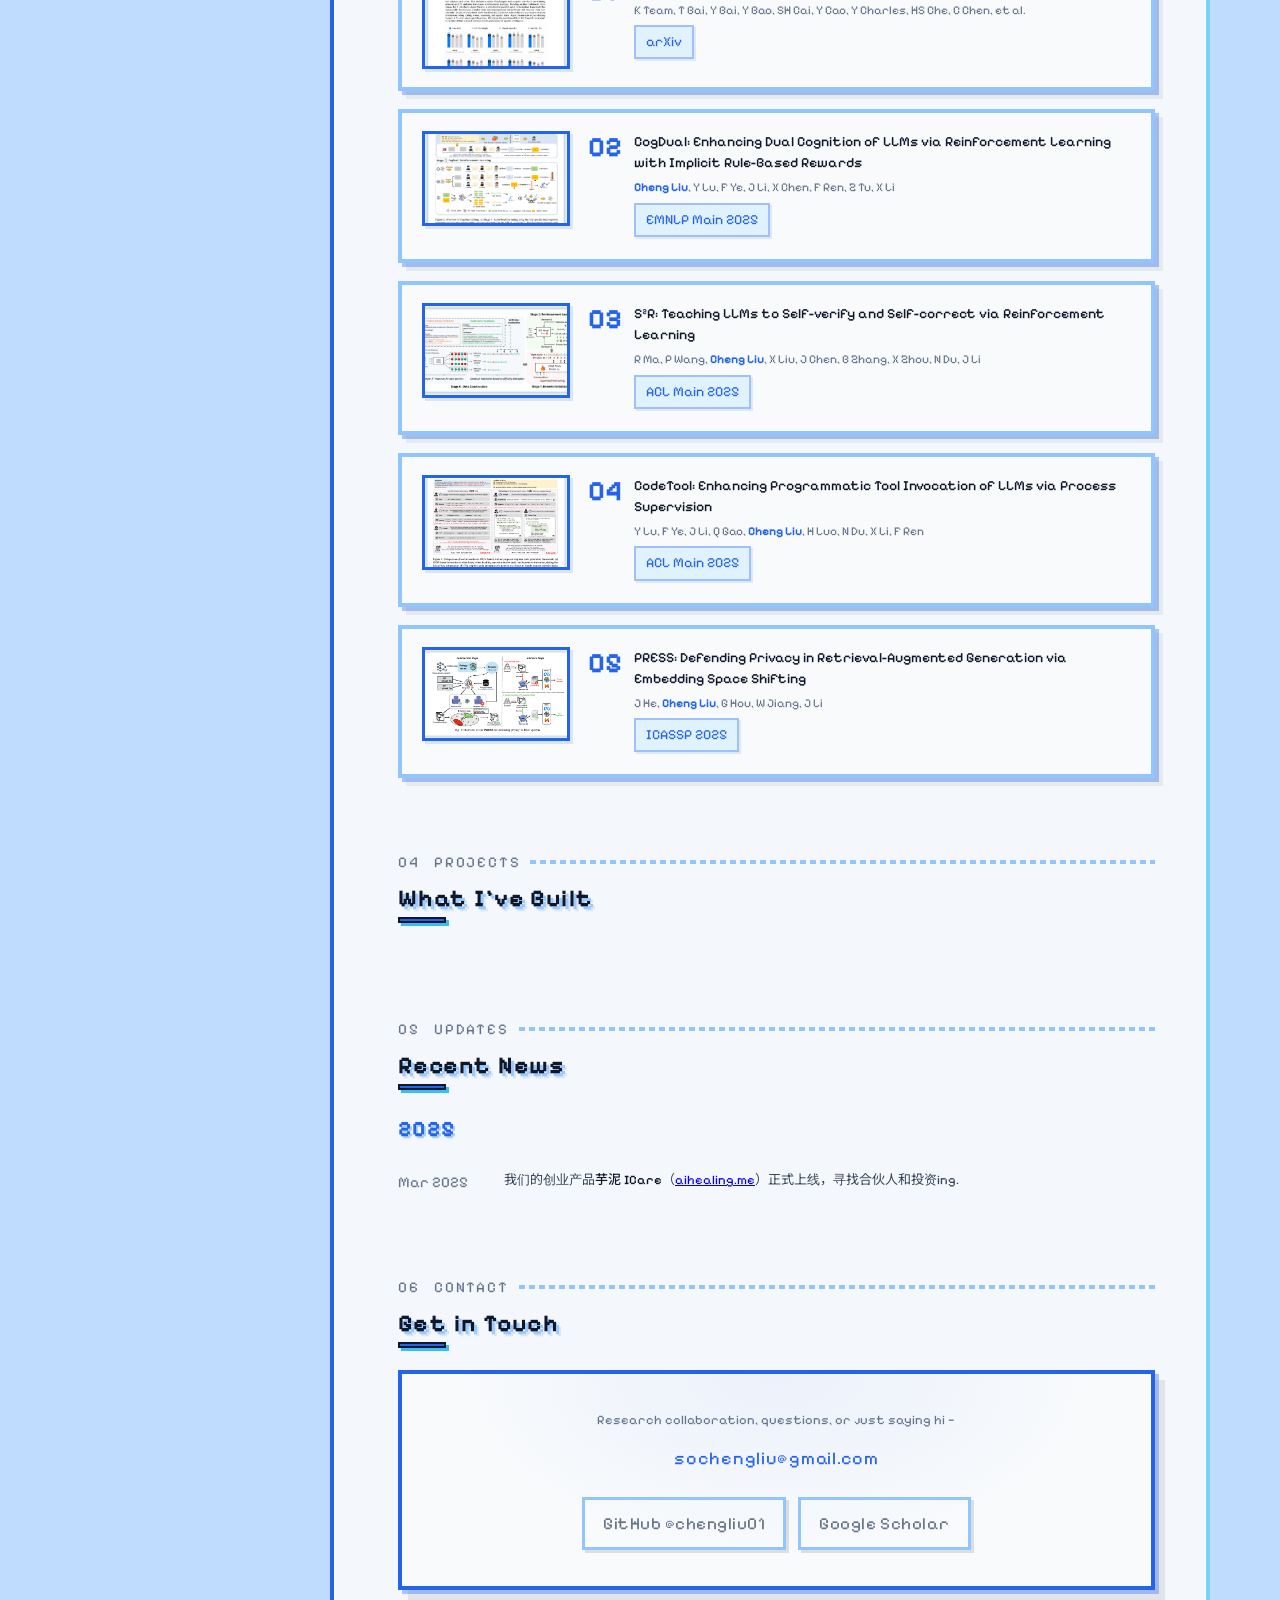
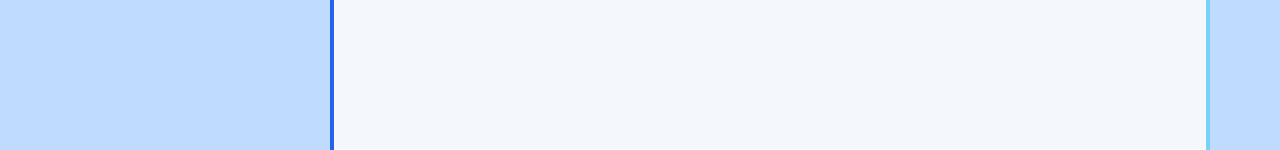
==== commit fdcd372a: "image" ====
--- a/index.html
+++ b/index.html
@@ -5,7 +5,7 @@
 <meta name="viewport" content="width=device-width,initial-scale=1"/>
 <title>Cheng Liu</title>
 <link rel="preconnect" href="https://fonts.googleapis.com"/>
-<link href="https://fonts.googleapis.com/css2?family=Playfair+Display:ital,wght@0,400;0,700;1,400&family=Noto+Sans+JP:wght@300;400;500&family=Share+Tech+Mono&family=VT323&display=swap" rel="stylesheet"/>
+<link href="https://fonts.googleapis.com/css2?family=Noto+Sans+JP:wght@400;500;700&family=Pixelify+Sans:wght@400;500;700&display=swap" rel="stylesheet"/>
 <link rel="stylesheet" href="css/style.css"/>
 </head>
 <body>
--- a/css/style.css
+++ b/css/style.css
@@ -21,7 +21,7 @@
   --pixel-step: 4px;
   --pixel-shadow: 4px 4px 0 rgba(15, 23, 42, 0.18);
   --pixel-shadow-accent: 4px 4px 0 rgba(37, 99, 235, 0.35);
-  --font-pixel: 'VT323', 'Share Tech Mono', monospace;
+  --font-pixel: 'Pixelify Sans', 'Noto Sans JP', monospace;
 }
 
 *, *::before, *::after { margin: 0; padding: 0; box-sizing: border-box; }
@@ -41,11 +41,13 @@
   background-position: 0 0, 0 0, 0 0, 2px 2px;
   background-attachment: fixed;
   color: var(--ink);
-  font-family: 'Noto Sans JP', sans-serif;
+  font-family: var(--font-pixel);
   font-weight: 400;
+  line-height: 1.6;
   overflow-x: hidden;
   image-rendering: auto;
 }
+button, input, textarea, select { font: inherit; }
 
 /* ── SAKURA ────────────────────────────────── */
 .sakura-layer { position: fixed; inset: 0; pointer-events: none; z-index: 0; overflow: hidden; }
@@ -159,10 +161,11 @@
 @keyframes pulse { 0%,100%{opacity:1;transform:scale(1)} 50%{opacity:.5;transform:scale(.8)} }
 
 .side-quote {
-  font-family: 'Playfair Display', serif;
-  font-size: 10px; font-style: italic;
+  font-family: var(--font-pixel);
+  font-size: 11px;
   color: var(--border); text-align: center;
-  margin-top: 12px; line-height: 1.6;
+  margin-top: 12px; line-height: 1.8;
+  letter-spacing: 0.04em;
 }
 
 /* ── MAIN (centered column in the area right of sidebar) ─ */
@@ -203,13 +206,15 @@
   );
 }
 .sec-title {
-  font-family: 'Playfair Display', serif;
-  font-size: 28px;
+  font-family: var(--font-pixel);
+  font-size: 24px;
   font-weight: 700;
   color: var(--ink);
   margin-bottom: 28px;
   position: relative;
   display: inline-block;
+  line-height: 1.45;
+  letter-spacing: 0.06em;
   text-shadow: 3px 3px 0 rgba(147, 197, 253, 0.9), 5px 5px 0 rgba(37, 99, 235, 0.12);
 }
 .sec-title::after {
@@ -325,26 +330,27 @@
 .hero-content { flex: 1; }
 .hero-tag {
   display: inline-flex; align-items: center; gap: 6px;
-  font-size: 11px; letter-spacing: 2px;
-  color: var(--accent);
-  font-family: 'Share Tech Mono', monospace;
+  font-size: 11px; letter-spacing: 1px;
+  color: var(--accent);
+  font-family: var(--font-pixel);
   margin-bottom: 14px;
 }
 .hero-tag span { width: 20px; height: 1px; background: var(--accent); }
 .hero-name {
-  font-family: 'Playfair Display', serif;
-  font-size: 52px; line-height: 1.1;
+  font-family: var(--font-pixel);
+  font-size: 42px; line-height: 1.25;
   font-weight: 700; color: var(--ink);
   margin-bottom: 10px;
+  letter-spacing: 0.04em;
 }
 .hero-name em {
-  font-style: italic;
+  font-style: normal;
   color: var(--accent);
   text-shadow: 3px 3px 0 rgba(147, 197, 253, 0.85);
 }
 .hero-sub {
   font-size: 14px; color: var(--muted);
-  margin-bottom: 24px; line-height: 1.8;
+  margin-bottom: 24px; line-height: 2;
   max-width: 100%;
 }
 .hero-sub strong { color: var(--ink2); font-weight: 600; }
@@ -445,7 +451,7 @@
   border: none;
 }
 .pub-thumb-fallback__arxiv-strip {
-  font-family: 'Share Tech Mono', monospace;
+  font-family: var(--font-pixel);
   font-size: 11px;
   font-weight: 700;
   color: #fff;
@@ -461,7 +467,7 @@
 .pub-thumb-fallback--venue {
   background: linear-gradient(145deg, var(--pale), #fff);
   color: var(--muted);
-  font-family: 'Share Tech Mono', monospace;
+  font-family: var(--font-pixel);
   font-size: 11px;
   font-weight: 500;
 }
@@ -579,7 +585,7 @@
   right: 16px;
   bottom: 16px;
   z-index: 9999;
-  font-family: 'Noto Sans JP', sans-serif;
+  font-family: var(--font-pixel);
 }
 .site-admin-fab__btn {
   width: 48px;
@@ -613,17 +619,18 @@
   color: var(--ink2);
 }
 .site-admin-fab__title {
-  font-family: 'Playfair Display', serif;
-  font-size: 15px;
+  font-family: var(--font-pixel);
+  font-size: 14px;
   font-weight: 700;
   color: var(--ink);
   margin: 0 0 10px;
+  letter-spacing: 0.04em;
 }
 .site-admin-fab__row { margin: 0 0 10px; }
 .site-admin-fab__label { display: block; font-size: 10px; color: var(--muted); letter-spacing: .5px; margin-bottom: 4px; }
 .site-admin-fab__code {
   display: inline-block;
-  font-family: 'Share Tech Mono', monospace;
+  font-family: var(--font-pixel);
   font-size: 10px;
   padding: 2px 6px;
   background: var(--pale);
@@ -842,10 +849,12 @@
   z-index: 1;
 }
 .contact-email {
-  font-family: 'Playfair Display', serif;
-  font-size: 20px;
+  font-family: var(--font-pixel);
+  font-size: 18px;
   margin: 12px 0 24px;
-  font-style: italic;
+  font-style: normal;
+  line-height: 1.7;
+  letter-spacing: 0.04em;
 }
 .contact-email a {
   color: var(--accent);
@@ -935,7 +944,7 @@
 }
 .blog-filter-row:last-child { margin-bottom: 0; }
 .blog-filter-label {
-  font-family: 'Share Tech Mono', monospace;
+  font-family: var(--font-pixel);
   font-size: 10px;
   color: var(--muted);
   letter-spacing: 1px;
@@ -950,7 +959,7 @@
   flex: 1;
 }
 .blog-filter-btn {
-  font-family: 'Noto Sans JP', sans-serif;
+  font-family: var(--font-pixel);
   font-size: 12px;
   padding: 5px 12px;
   border-radius: 8px;
@@ -980,12 +989,12 @@
 .blog-time-group { margin-bottom: 28px; }
 .blog-time-group:last-child { margin-bottom: 0; }
 .blog-time-year {
-  font-family: 'Playfair Display', serif;
+  font-family: var(--font-pixel);
   font-size: 17px;
   font-weight: 700;
   color: var(--ink);
   margin-bottom: 14px;
-  letter-spacing: 0.02em;
+  letter-spacing: 0.04em;
 }
 .blog-time-group:not(:first-child) .blog-time-year {
   padding-top: 22px;
@@ -1019,7 +1028,7 @@
   flex-wrap: wrap;
 }
 .blog-card-date {
-  font-family: 'Share Tech Mono', monospace;
+  font-family: var(--font-pixel);
   font-size: 11px; color: var(--muted); flex-shrink: 0;
 }
 .blog-card-theme {
@@ -1036,13 +1045,14 @@
 .blog-card-tag {
   font-size: 10px; padding: 2px 8px; border-radius: 8px;
   background: var(--pale); color: var(--accent);
-  font-family: 'Share Tech Mono', monospace;
+  font-family: var(--font-pixel);
   border: 1px solid rgba(37,99,235,.15);
 }
 .blog-card-title {
-  font-family: 'Playfair Display', serif;
-  font-size: 18px; font-weight: 700;
+  font-family: var(--font-pixel);
+  font-size: 16px; font-weight: 700;
   color: var(--ink); margin-bottom: 8px; line-height: 1.35;
+  letter-spacing: 0.03em;
 }
 .blog-card-excerpt {
   font-size: 13px; color: var(--muted); line-height: 1.7;
@@ -1051,7 +1061,7 @@
   display: flex; justify-content: flex-end; margin-top: 14px;
 }
 .blog-read-more {
-  font-family: 'Share Tech Mono', monospace;
+  font-family: var(--font-pixel);
   font-size: 11px; color: var(--accent); letter-spacing: .5px;
 }
 
@@ -1088,27 +1098,29 @@
   margin-bottom: 10px; flex-wrap: wrap;
 }
 .blog-post-date {
-  font-family: 'Share Tech Mono', monospace;
+  font-family: var(--font-pixel);
   font-size: 11px; color: var(--muted);
 }
 .blog-post-title {
-  font-family: 'Playfair Display', serif;
-  font-size: 36px; font-weight: 700;
+  font-family: var(--font-pixel);
+  font-size: 30px; font-weight: 700;
   color: var(--ink); margin-bottom: 32px;
-  line-height: 1.2;
+  line-height: 1.4;
+  letter-spacing: 0.05em;
 }
 
 /* markdown content */
 .blog-post-content {
-  font-size: 15px; line-height: 1.85;
+  font-size: 14px; line-height: 2;
   color: var(--ink2); max-width: 720px;
 }
 .blog-post-content h1,
 .blog-post-content h2,
 .blog-post-content h3 {
-  font-family: 'Playfair Display', serif;
+  font-family: var(--font-pixel);
   color: var(--ink); margin: 2em 0 .75em;
   font-weight: 700;
+  letter-spacing: 0.04em;
 }
 .blog-post-content h1 { font-size: 28px; }
 .blog-post-content h2 { font-size: 22px; }
@@ -1119,7 +1131,7 @@
 .blog-post-content li { margin-bottom: .4em; }
 .blog-post-content a  { color: var(--accent); text-decoration: underline; text-underline-offset: 3px; }
 .blog-post-content code {
-  font-family: 'Share Tech Mono', monospace;
+  font-family: var(--font-pixel);
   font-size: .9em; background: var(--pale);
   padding: 2px 6px; border-radius: 5px;
   color: var(--accent);
@@ -1137,7 +1149,7 @@
   border-left: 3px solid var(--accent);
   padding: .8em 1.2em; margin: 1.5em 0;
   background: var(--pale); border-radius: 0 10px 10px 0;
-  font-style: italic; color: var(--muted);
+  font-style: normal; color: var(--muted);
 }
 .blog-post-content hr {
   border: none; border-top: 1px solid var(--border);
@@ -1154,7 +1166,7 @@
 .blog-post-content th {
   background: var(--pale); color: var(--ink);
   padding: 8px 14px; text-align: left;
-  font-family: 'Share Tech Mono', monospace;
+  font-family: var(--font-pixel);
   font-size: 11px; letter-spacing: .5px;
 }
 .blog-post-content td {
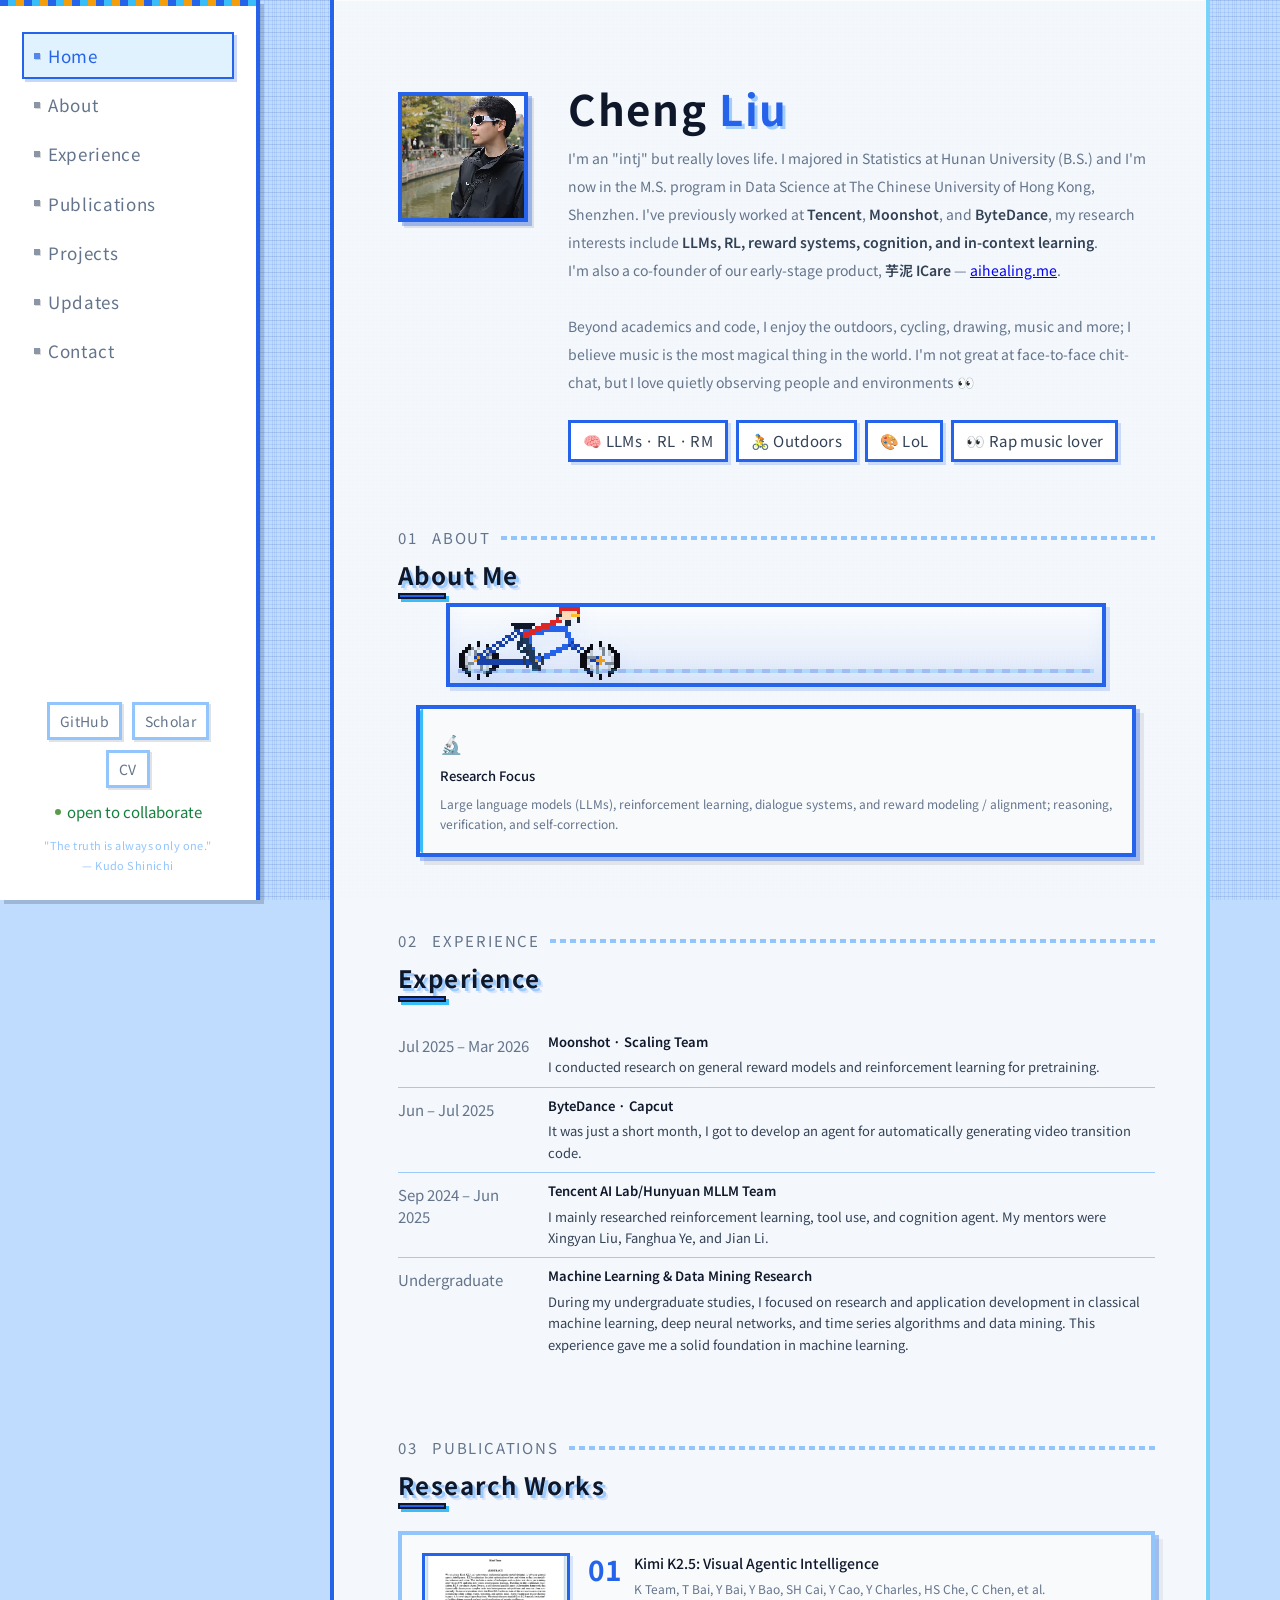
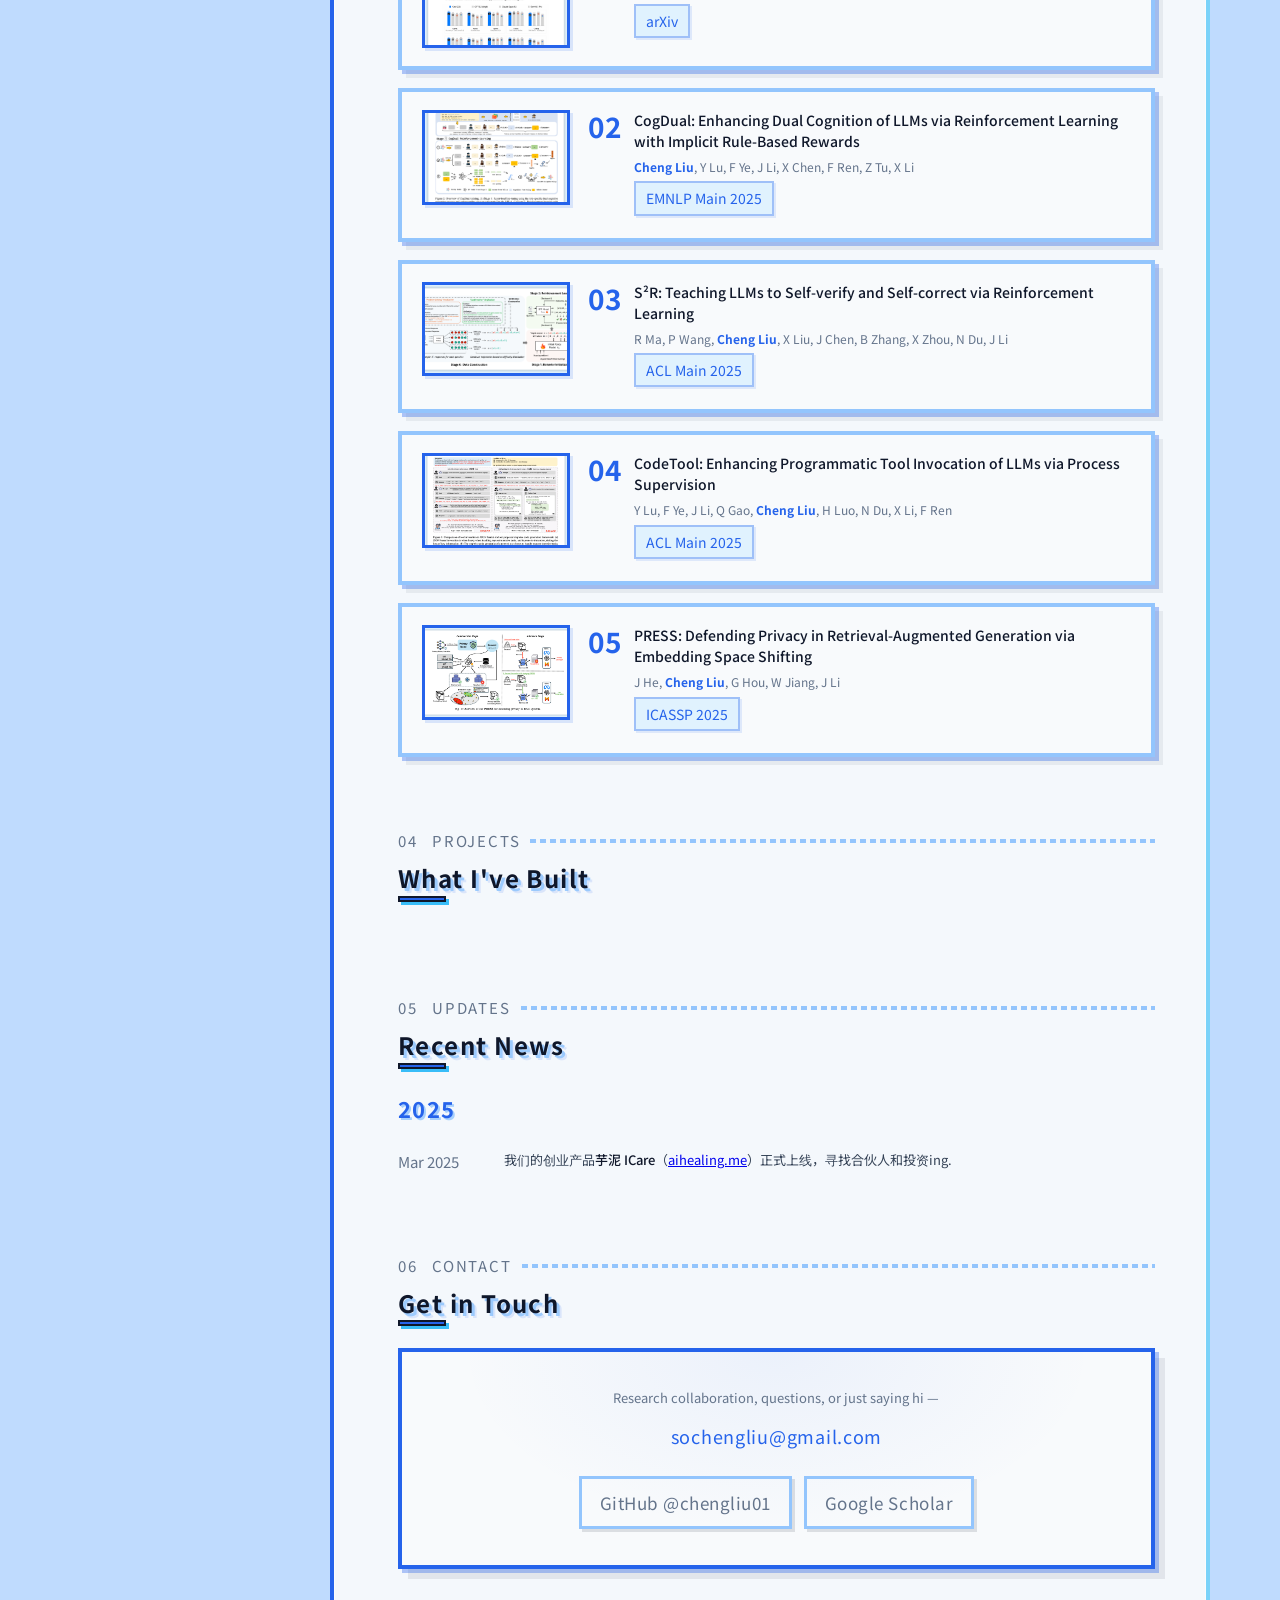
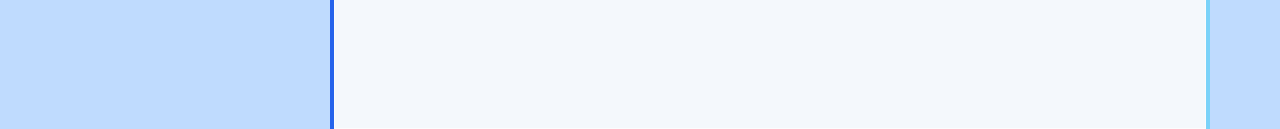
==== commit cb25ad1c: "更新font" ====
--- a/index.html
+++ b/index.html
@@ -5,7 +5,7 @@
 <meta name="viewport" content="width=device-width,initial-scale=1"/>
 <title>Cheng Liu</title>
 <link rel="preconnect" href="https://fonts.googleapis.com"/>
-<link href="https://fonts.googleapis.com/css2?family=Noto+Sans+JP:wght@400;500;700&family=Pixelify+Sans:wght@400;500;700&display=swap" rel="stylesheet"/>
+<link href="https://fonts.googleapis.com/css2?family=Noto+Sans+JP:wght@400;500;700&display=swap" rel="stylesheet"/>
 <link rel="stylesheet" href="css/style.css"/>
 </head>
 <body>
--- a/css/style.css
+++ b/css/style.css
@@ -21,7 +21,7 @@
   --pixel-step: 4px;
   --pixel-shadow: 4px 4px 0 rgba(15, 23, 42, 0.18);
   --pixel-shadow-accent: 4px 4px 0 rgba(37, 99, 235, 0.35);
-  --font-pixel: 'Pixelify Sans', 'Noto Sans JP', monospace;
+  --font-pixel: 'Noto Sans JP', system-ui, -apple-system, 'Segoe UI', sans-serif;
 }
 
 *, *::before, *::after { margin: 0; padding: 0; box-sizing: border-box; }
